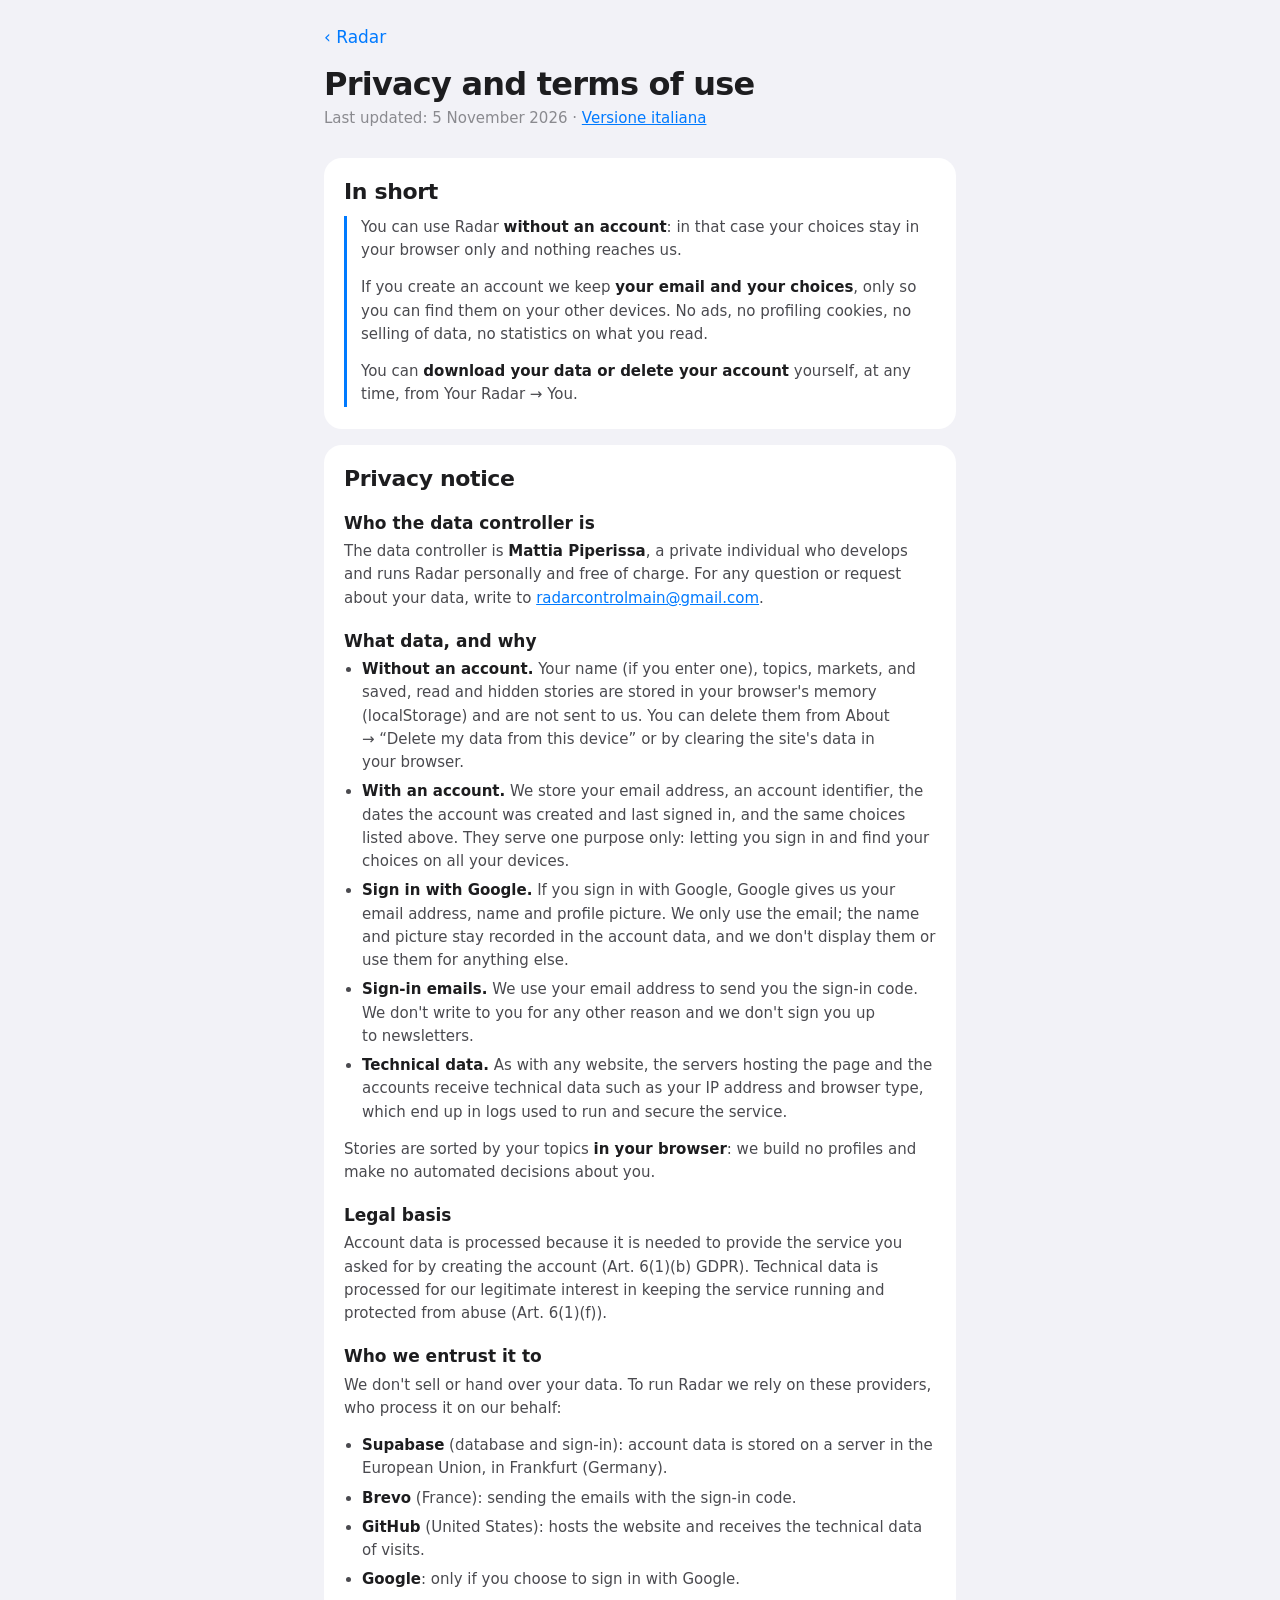
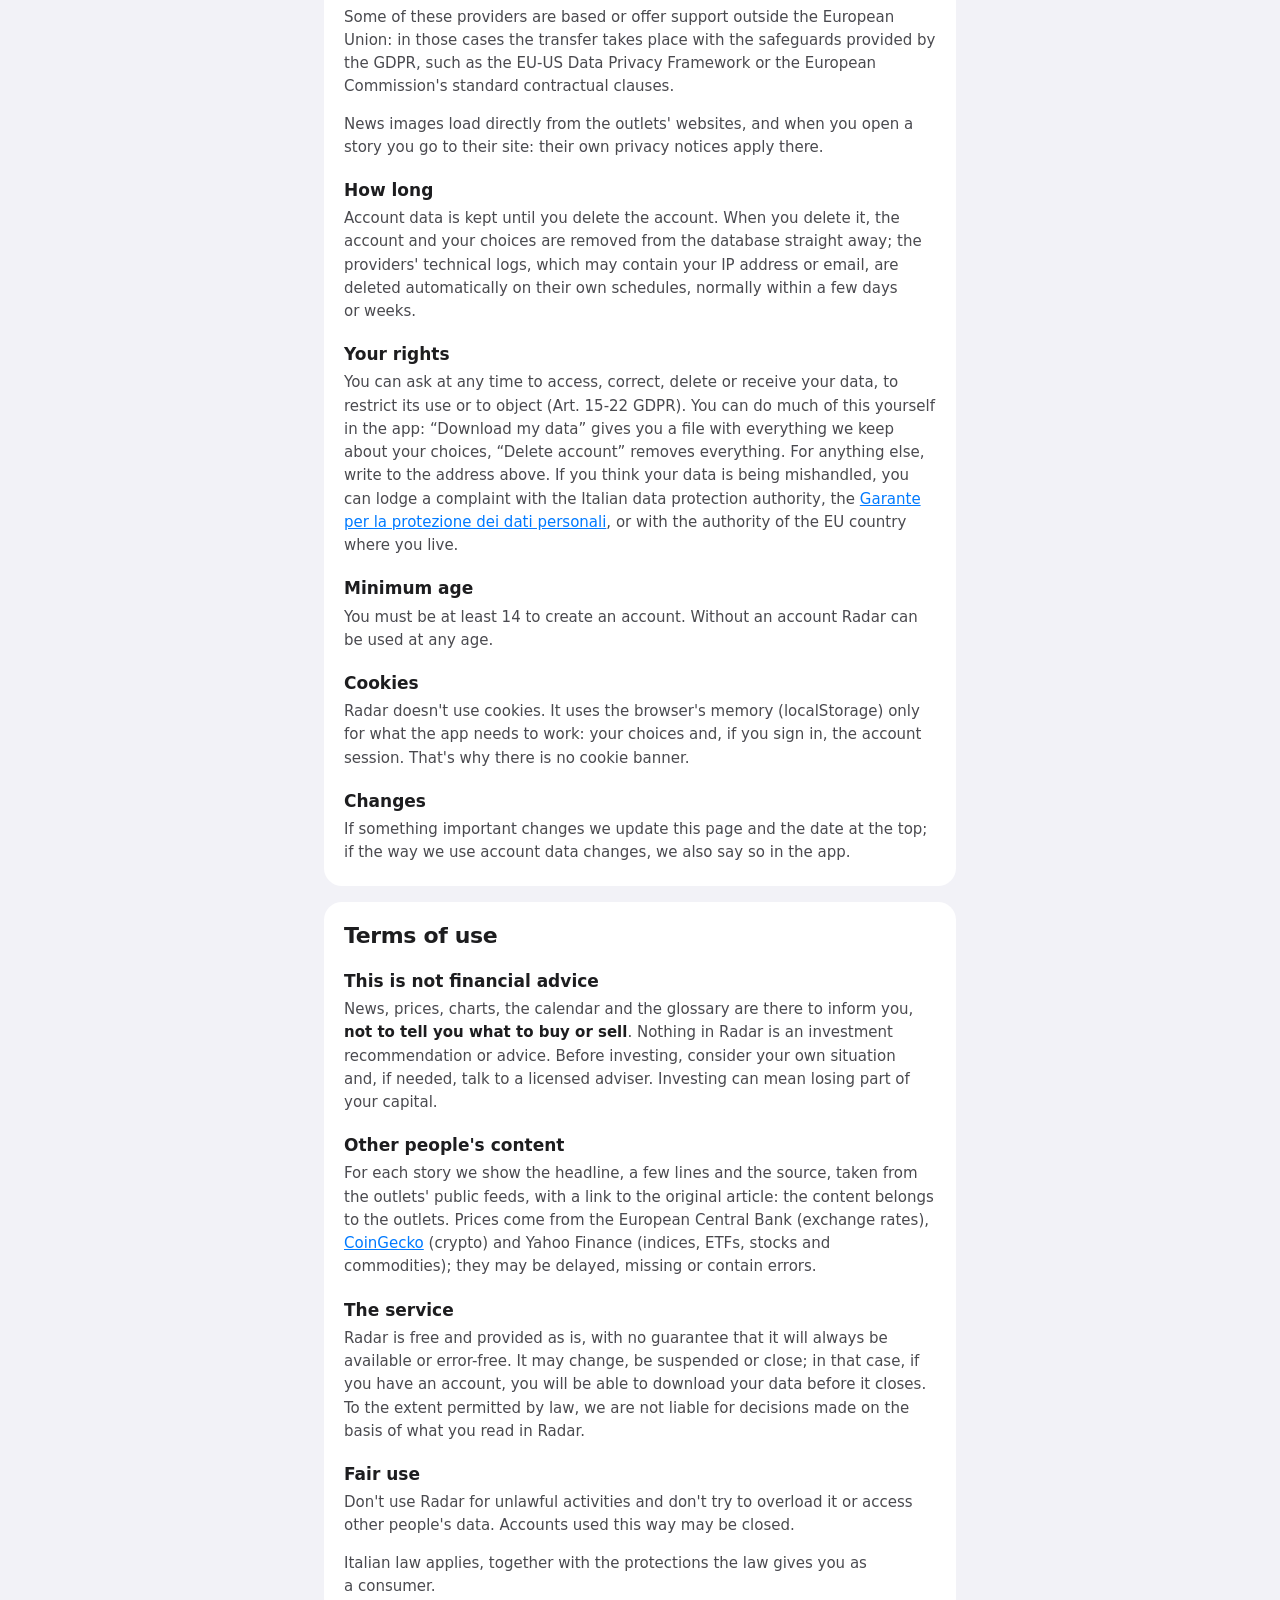
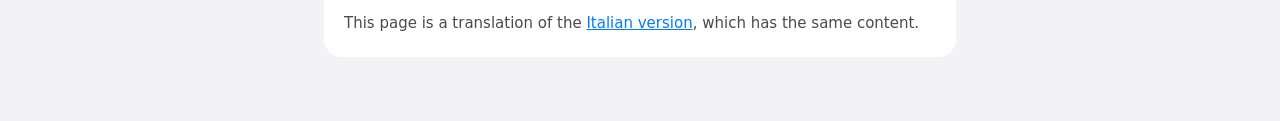
==== sito/privacy-en.html @ 222de19c "Radar: prima pubblicazione" ====
<!DOCTYPE html>
<html lang="en">
<head>
<meta charset="utf-8">
<meta name="viewport" content="width=device-width, initial-scale=1, viewport-fit=cover">
<meta name="theme-color" content="#f2f2f7">
<script>(function(){var a=null;try{a=localStorage.getItem("radar.aspetto")}catch(e){}var s=a==="chiaro"||a==="scuro"?a:(matchMedia("(prefers-color-scheme: dark)").matches?"scuro":"chiaro");document.documentElement.setAttribute("data-aspetto",s);document.querySelector('meta[name="theme-color"]').setAttribute("content",s==="scuro"?"#000000":"#f2f2f7")})();</script>
<meta name="referrer" content="no-referrer">
<meta name="description" content="Radar's privacy notice and terms of use.">
<title>Privacy and terms · Radar</title>
<link rel="icon" href="icona.svg" type="image/svg+xml">
<link rel="alternate" hreflang="it" href="privacy.html">
<style>
  :root {
    color-scheme: light;
    --bg: #f2f2f7; --card: #fff; --testo: #1d1d1f; --testo-2: #4a4a4f; --testo-3: #8a8a8f;
    --sep: rgba(60, 60, 67, 0.16); --accento: #007aff;
    --font: -apple-system, BlinkMacSystemFont, "SF Pro Text", "Segoe UI Variable Text", "Segoe UI", system-ui, sans-serif;
    --font-titoli: -apple-system, BlinkMacSystemFont, "SF Pro Display", "Segoe UI Variable Display", "Segoe UI", system-ui, sans-serif;
  }
  :root[data-aspetto="scuro"] {
    color-scheme: dark; --bg: #000; --card: #1c1c1e; --testo: #f5f5f7; --testo-2: #c7c7cc; --testo-3: #7c7c80; --sep: rgba(84, 84, 88, 0.55); --accento: #0a84ff;
  }
  * { box-sizing: border-box; }
  html { -webkit-text-size-adjust: 100%; text-size-adjust: 100%; }
  body { margin: 0; background: var(--bg); color: var(--testo); font: 400 1rem/1.55 var(--font); -webkit-font-smoothing: antialiased; }
  main { max-width: 42rem; margin: 0 auto; padding: calc(env(safe-area-inset-top) + 1.5rem) max(1.25rem, env(safe-area-inset-right)) calc(env(safe-area-inset-bottom) + 3rem) max(1.25rem, env(safe-area-inset-left)); }
  .torna { display: inline-flex; align-items: center; gap: 0.25rem; color: var(--accento); text-decoration: none; font-size: 1.0625rem; margin-bottom: 1rem; }
  h1 { margin: 0 0 0.25rem; font: 700 2rem/1.15 var(--font-titoli); letter-spacing: -0.024em; text-wrap: balance; }
  .data { margin: 0 0 1.75rem; color: var(--testo-3); font-size: 0.9375rem; }
  section { background: var(--card); border-radius: 1.125rem; padding: 1.25rem 1.25rem 0.5rem; margin-bottom: 1rem; }
  h2 { margin: 0 0 0.625rem; font: 700 1.375rem/1.25 var(--font-titoli); letter-spacing: -0.016em; }
  h3 { margin: 1.25rem 0 0.375rem; font: 600 1.0625rem/1.3 var(--font-titoli); }
  p, li { color: var(--testo-2); font-size: 0.9375rem; text-wrap: pretty; }
  p { margin: 0 0 0.875rem; }
  ul { margin: 0 0 0.875rem; padding-left: 1.125rem; }
  li + li { margin-top: 0.375rem; }
  strong { color: var(--testo); font-weight: 600; }
  a { color: var(--accento); }
  .in-breve { border-left: 3px solid var(--accento); padding-left: 0.875rem; }
</style>
</head>
<body>
<main>
  <a class="torna" href="./">‹ Radar</a>
  <h1>Privacy and terms of use</h1>
  <p class="data">Last updated: 5 November 2026 · <a href="privacy.html" lang="it" hreflang="it">Versione italiana</a></p>

  <section>
    <h2>In short</h2>
    <div class="in-breve">
      <p>You can use Radar <strong>without an account</strong>: in that case your choices stay in your browser only and nothing reaches us.</p>
      <p>If you create an account we keep <strong>your email and your choices</strong>, only so you can find them on your other devices. No ads, no profiling cookies, no selling of data, no statistics on what you read.</p>
      <p>You can <strong>download your data or delete your account</strong> yourself, at any time, from Your Radar → You.</p>
    </div>
  </section>

  <section>
    <h2>Privacy notice</h2>

    <h3>Who the data controller is</h3>
    <p>The data controller is <strong>Mattia Piperissa</strong>, a private individual who develops and runs Radar personally and free of charge. For any question or request about your data, write to <a href="mailto:radarcontrolmain@gmail.com">radarcontrolmain@gmail.com</a>.</p>

    <h3>What data, and why</h3>
    <ul>
      <li><strong>Without an account.</strong> Your name (if you enter one), topics, markets, and saved, read and hidden stories are stored in your browser's memory (localStorage) and are not sent to us. You can delete them from About → “Delete my data from this device” or by clearing the site's data in your browser.</li>
      <li><strong>With an account.</strong> We store your email address, an account identifier, the dates the account was created and last signed in, and the same choices listed above. They serve one purpose only: letting you sign in and find your choices on all your devices.</li>
      <li><strong>Sign in with Google.</strong> If you sign in with Google, Google gives us your email address, name and profile picture. We only use the email; the name and picture stay recorded in the account data, and we don't display them or use them for anything else.</li>
      <li><strong>Sign-in emails.</strong> We use your email address to send you the sign-in code. We don't write to you for any other reason and we don't sign you up to newsletters.</li>
      <li><strong>Technical data.</strong> As with any website, the servers hosting the page and the accounts receive technical data such as your IP address and browser type, which end up in logs used to run and secure the service.</li>
    </ul>
    <p>Stories are sorted by your topics <strong>in your browser</strong>: we build no profiles and make no automated decisions about you.</p>

    <h3>Legal basis</h3>
    <p>Account data is processed because it is needed to provide the service you asked for by creating the account (Art. 6(1)(b) GDPR). Technical data is processed for our legitimate interest in keeping the service running and protected from abuse (Art. 6(1)(f)).</p>

    <h3>Who we entrust it to</h3>
    <p>We don't sell or hand over your data. To run Radar we rely on these providers, who process it on our behalf:</p>
    <ul>
      <li><strong>Supabase</strong> (database and sign-in): account data is stored on a server in the European Union, in Frankfurt (Germany).</li>
      <li><strong>Brevo</strong> (France): sending the emails with the sign-in code.</li>
      <li><strong>GitHub</strong> (United States): hosts the website and receives the technical data of visits.</li>
      <li><strong>Google</strong>: only if you choose to sign in with Google.</li>
    </ul>
    <p>Some of these providers are based or offer support outside the European Union: in those cases the transfer takes place with the safeguards provided by the GDPR, such as the EU-US Data Privacy Framework or the European Commission's standard contractual clauses.</p>
    <p>News images load directly from the outlets' websites, and when you open a story you go to their site: their own privacy notices apply there.</p>

    <h3>How long</h3>
    <p>Account data is kept until you delete the account. When you delete it, the account and your choices are removed from the database straight away; the providers' technical logs, which may contain your IP address or email, are deleted automatically on their own schedules, normally within a few days or weeks.</p>

    <h3>Your rights</h3>
    <p>You can ask at any time to access, correct, delete or receive your data, to restrict its use or to object (Art. 15-22 GDPR). You can do much of this yourself in the app: “Download my data” gives you a file with everything we keep about your choices, “Delete account” removes everything. For anything else, write to the address above. If you think your data is being mishandled, you can lodge a complaint with the Italian data protection authority, the <a href="https://www.garanteprivacy.it/home_en" target="_blank" rel="noopener">Garante per la protezione dei dati personali</a>, or with the authority of the EU country where you live.</p>

    <h3>Minimum age</h3>
    <p>You must be at least 14 to create an account. Without an account Radar can be used at any age.</p>

    <h3>Cookies</h3>
    <p>Radar doesn't use cookies. It uses the browser's memory (localStorage) only for what the app needs to work: your choices and, if you sign in, the account session. That's why there is no cookie banner.</p>

    <h3>Changes</h3>
    <p>If something important changes we update this page and the date at the top; if the way we use account data changes, we also say so in the app.</p>
  </section>

  <section>
    <h2>Terms of use</h2>
    <h3>This is not financial advice</h3>
    <p>News, prices, charts, the calendar and the glossary are there to inform you, <strong>not to tell you what to buy or sell</strong>. Nothing in Radar is an investment recommendation or advice. Before investing, consider your own situation and, if needed, talk to a licensed adviser. Investing can mean losing part of your capital.</p>
    <h3>Other people's content</h3>
    <p>For each story we show the headline, a few lines and the source, taken from the outlets' public feeds, with a link to the original article: the content belongs to the outlets. Prices come from the European Central Bank (exchange rates), <a href="https://www.coingecko.com" target="_blank" rel="noopener">CoinGecko</a> (crypto) and Yahoo Finance (indices, ETFs, stocks and commodities); they may be delayed, missing or contain errors.</p>
    <h3>The service</h3>
    <p>Radar is free and provided as is, with no guarantee that it will always be available or error-free. It may change, be suspended or close; in that case, if you have an account, you will be able to download your data before it closes. To the extent permitted by law, we are not liable for decisions made on the basis of what you read in Radar.</p>
    <h3>Fair use</h3>
    <p>Don't use Radar for unlawful activities and don't try to overload it or access other people's data. Accounts used this way may be closed.</p>
    <p>Italian law applies, together with the protections the law gives you as a consumer.</p>
    <p>This page is a translation of the <a href="privacy.html" lang="it" hreflang="it">Italian version</a>, which has the same content.</p>
  </section>
</main>
</body>
</html>
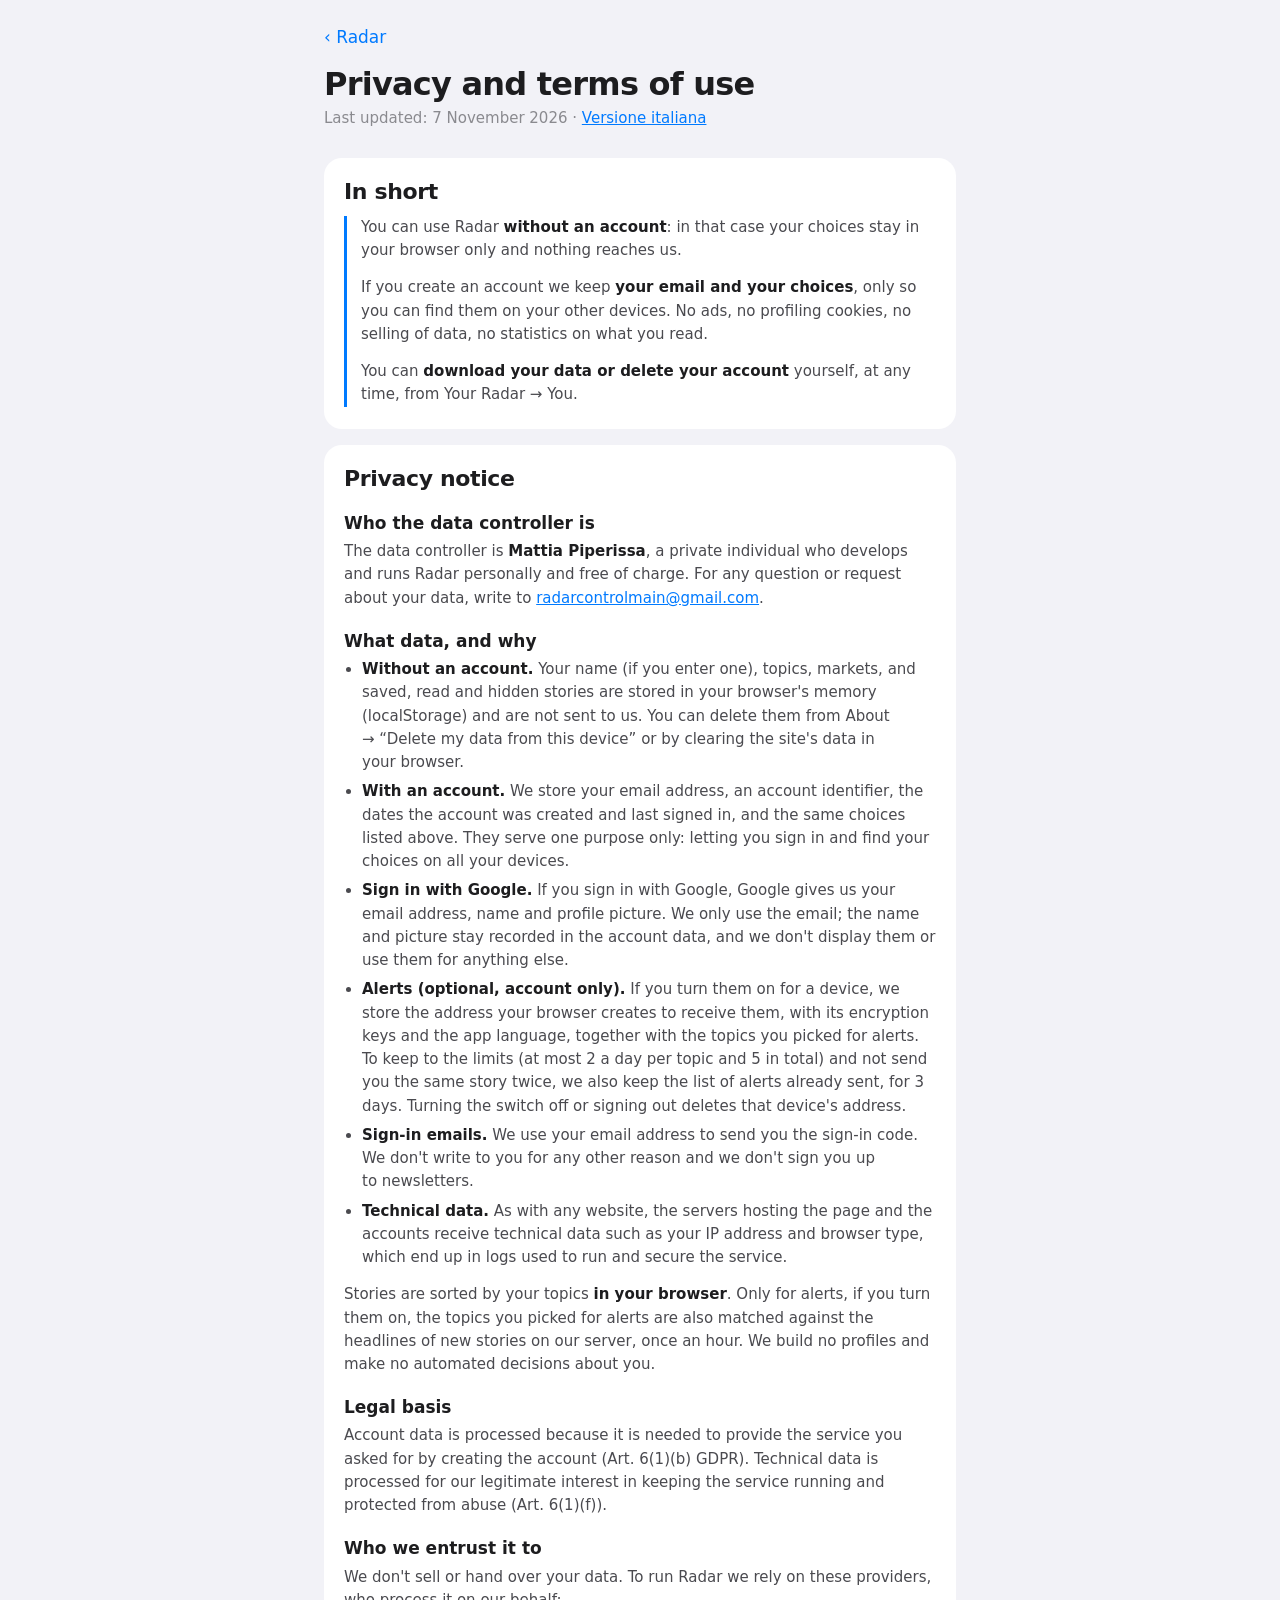
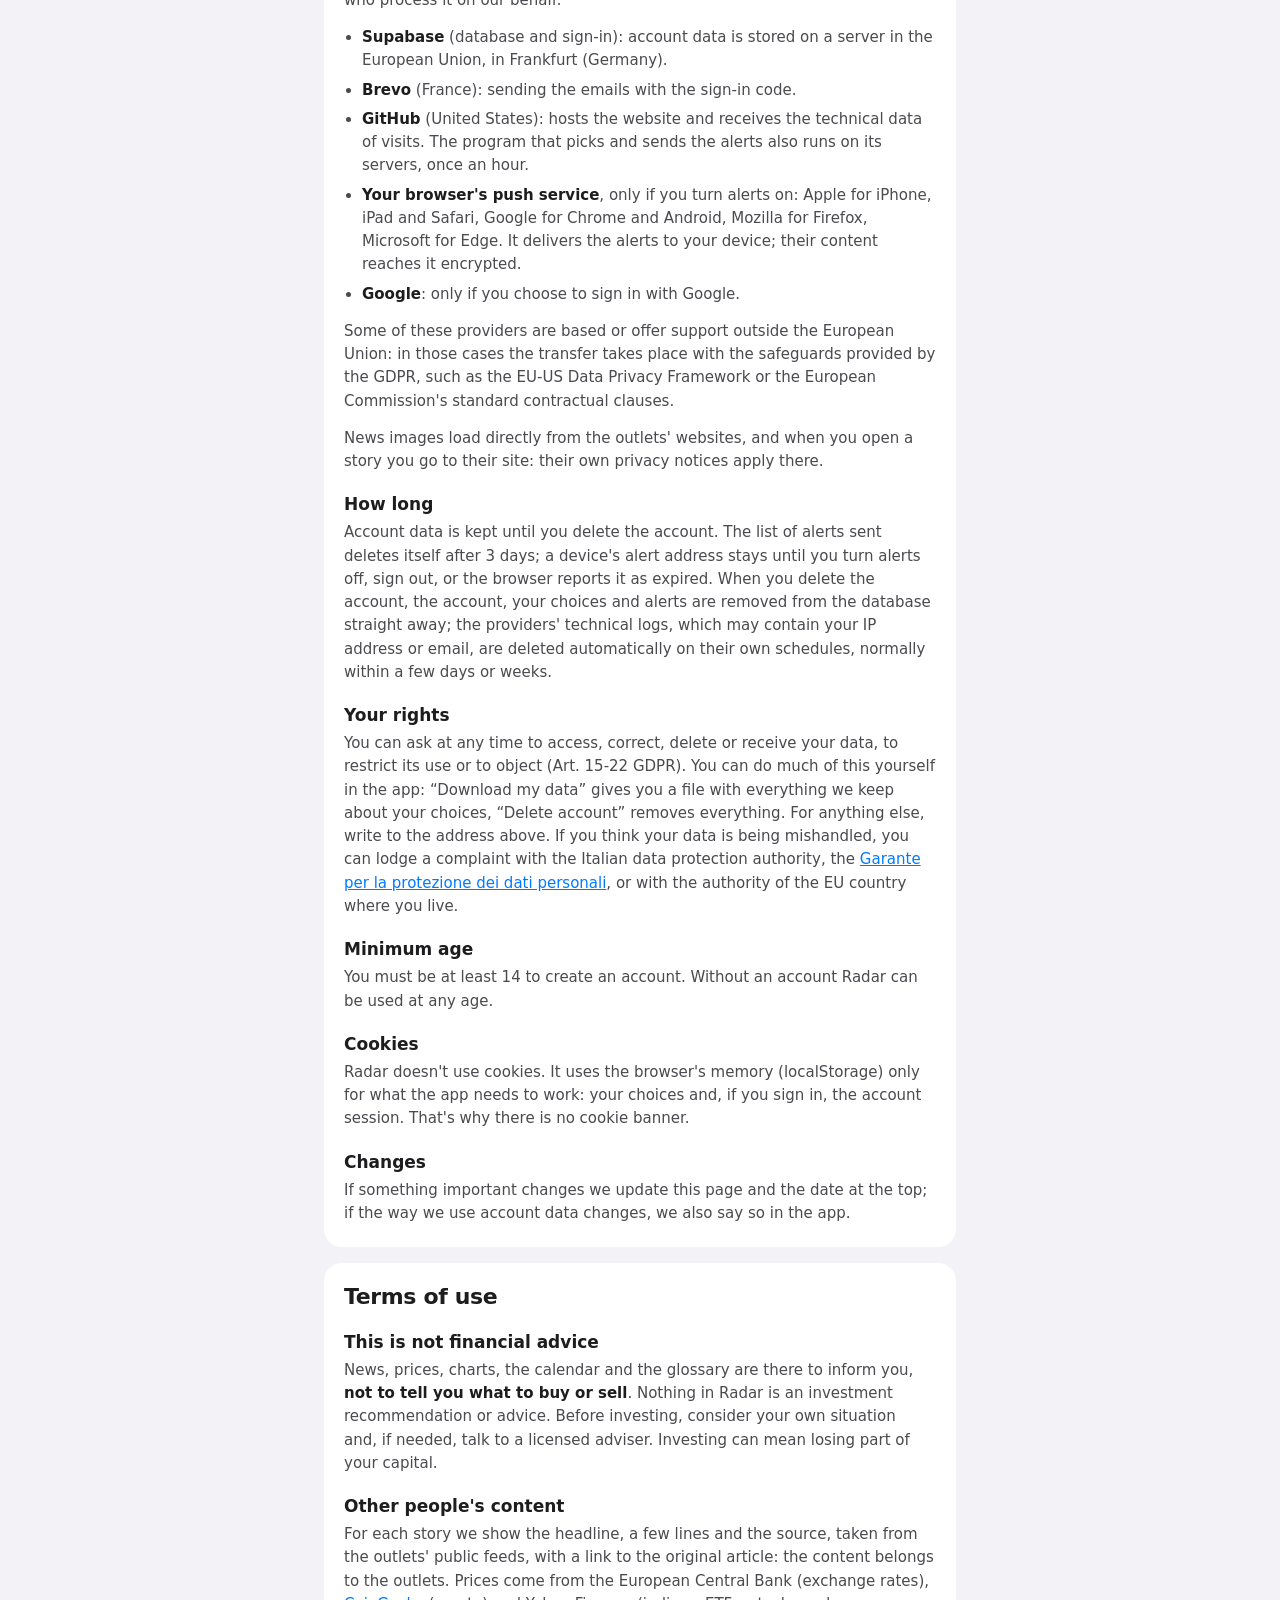
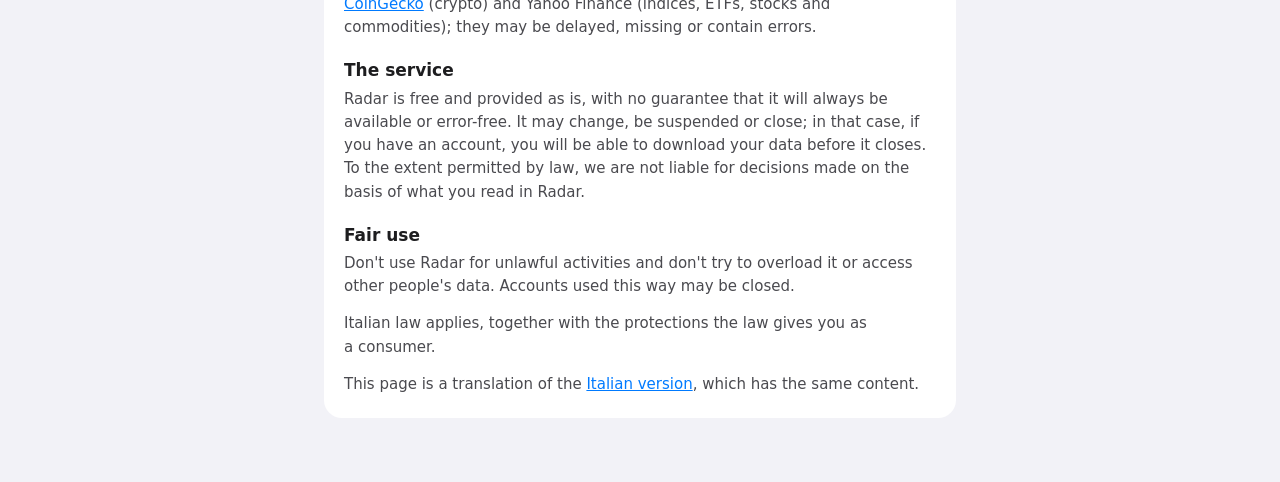
==== commit a8826394: "Notifiche: un tema per sezione, solo con l'account, al massimo 2 al giorno per tema e 5 in tutto" ====
--- a/sito/privacy-en.html
+++ b/sito/privacy-en.html
@@ -44,7 +44,7 @@
 <main>
   <a class="torna" href="./">‹ Radar</a>
   <h1>Privacy and terms of use</h1>
-  <p class="data">Last updated: 5 November 2026 · <a href="privacy.html" lang="it" hreflang="it">Versione italiana</a></p>
+  <p class="data">Last updated: 7 November 2026 · <a href="privacy.html" lang="it" hreflang="it">Versione italiana</a></p>
 
   <section>
     <h2>In short</h2>
@@ -66,10 +66,11 @@
       <li><strong>Without an account.</strong> Your name (if you enter one), topics, markets, and saved, read and hidden stories are stored in your browser's memory (localStorage) and are not sent to us. You can delete them from About → “Delete my data from this device” or by clearing the site's data in your browser.</li>
       <li><strong>With an account.</strong> We store your email address, an account identifier, the dates the account was created and last signed in, and the same choices listed above. They serve one purpose only: letting you sign in and find your choices on all your devices.</li>
       <li><strong>Sign in with Google.</strong> If you sign in with Google, Google gives us your email address, name and profile picture. We only use the email; the name and picture stay recorded in the account data, and we don't display them or use them for anything else.</li>
+      <li><strong>Alerts (optional, account only).</strong> If you turn them on for a device, we store the address your browser creates to receive them, with its encryption keys and the app language, together with the topics you picked for alerts. To keep to the limits (at most 2 a day per topic and 5 in total) and not send you the same story twice, we also keep the list of alerts already sent, for 3 days. Turning the switch off or signing out deletes that device's address.</li>
       <li><strong>Sign-in emails.</strong> We use your email address to send you the sign-in code. We don't write to you for any other reason and we don't sign you up to newsletters.</li>
       <li><strong>Technical data.</strong> As with any website, the servers hosting the page and the accounts receive technical data such as your IP address and browser type, which end up in logs used to run and secure the service.</li>
     </ul>
-    <p>Stories are sorted by your topics <strong>in your browser</strong>: we build no profiles and make no automated decisions about you.</p>
+    <p>Stories are sorted by your topics <strong>in your browser</strong>. Only for alerts, if you turn them on, the topics you picked for alerts are also matched against the headlines of new stories on our server, once an hour. We build no profiles and make no automated decisions about you.</p>
 
     <h3>Legal basis</h3>
     <p>Account data is processed because it is needed to provide the service you asked for by creating the account (Art. 6(1)(b) GDPR). Technical data is processed for our legitimate interest in keeping the service running and protected from abuse (Art. 6(1)(f)).</p>
@@ -79,14 +80,15 @@
     <ul>
       <li><strong>Supabase</strong> (database and sign-in): account data is stored on a server in the European Union, in Frankfurt (Germany).</li>
       <li><strong>Brevo</strong> (France): sending the emails with the sign-in code.</li>
-      <li><strong>GitHub</strong> (United States): hosts the website and receives the technical data of visits.</li>
+      <li><strong>GitHub</strong> (United States): hosts the website and receives the technical data of visits. The program that picks and sends the alerts also runs on its servers, once an hour.</li>
+      <li><strong>Your browser's push service</strong>, only if you turn alerts on: Apple for iPhone, iPad and Safari, Google for Chrome and Android, Mozilla for Firefox, Microsoft for Edge. It delivers the alerts to your device; their content reaches it encrypted.</li>
       <li><strong>Google</strong>: only if you choose to sign in with Google.</li>
     </ul>
     <p>Some of these providers are based or offer support outside the European Union: in those cases the transfer takes place with the safeguards provided by the GDPR, such as the EU-US Data Privacy Framework or the European Commission's standard contractual clauses.</p>
     <p>News images load directly from the outlets' websites, and when you open a story you go to their site: their own privacy notices apply there.</p>
 
     <h3>How long</h3>
-    <p>Account data is kept until you delete the account. When you delete it, the account and your choices are removed from the database straight away; the providers' technical logs, which may contain your IP address or email, are deleted automatically on their own schedules, normally within a few days or weeks.</p>
+    <p>Account data is kept until you delete the account. The list of alerts sent deletes itself after 3 days; a device's alert address stays until you turn alerts off, sign out, or the browser reports it as expired. When you delete the account, the account, your choices and alerts are removed from the database straight away; the providers' technical logs, which may contain your IP address or email, are deleted automatically on their own schedules, normally within a few days or weeks.</p>
 
     <h3>Your rights</h3>
     <p>You can ask at any time to access, correct, delete or receive your data, to restrict its use or to object (Art. 15-22 GDPR). You can do much of this yourself in the app: “Download my data” gives you a file with everything we keep about your choices, “Delete account” removes everything. For anything else, write to the address above. If you think your data is being mishandled, you can lodge a complaint with the Italian data protection authority, the <a href="https://www.garanteprivacy.it/home_en" target="_blank" rel="noopener">Garante per la protezione dei dati personali</a>, or with the authority of the EU country where you live.</p>
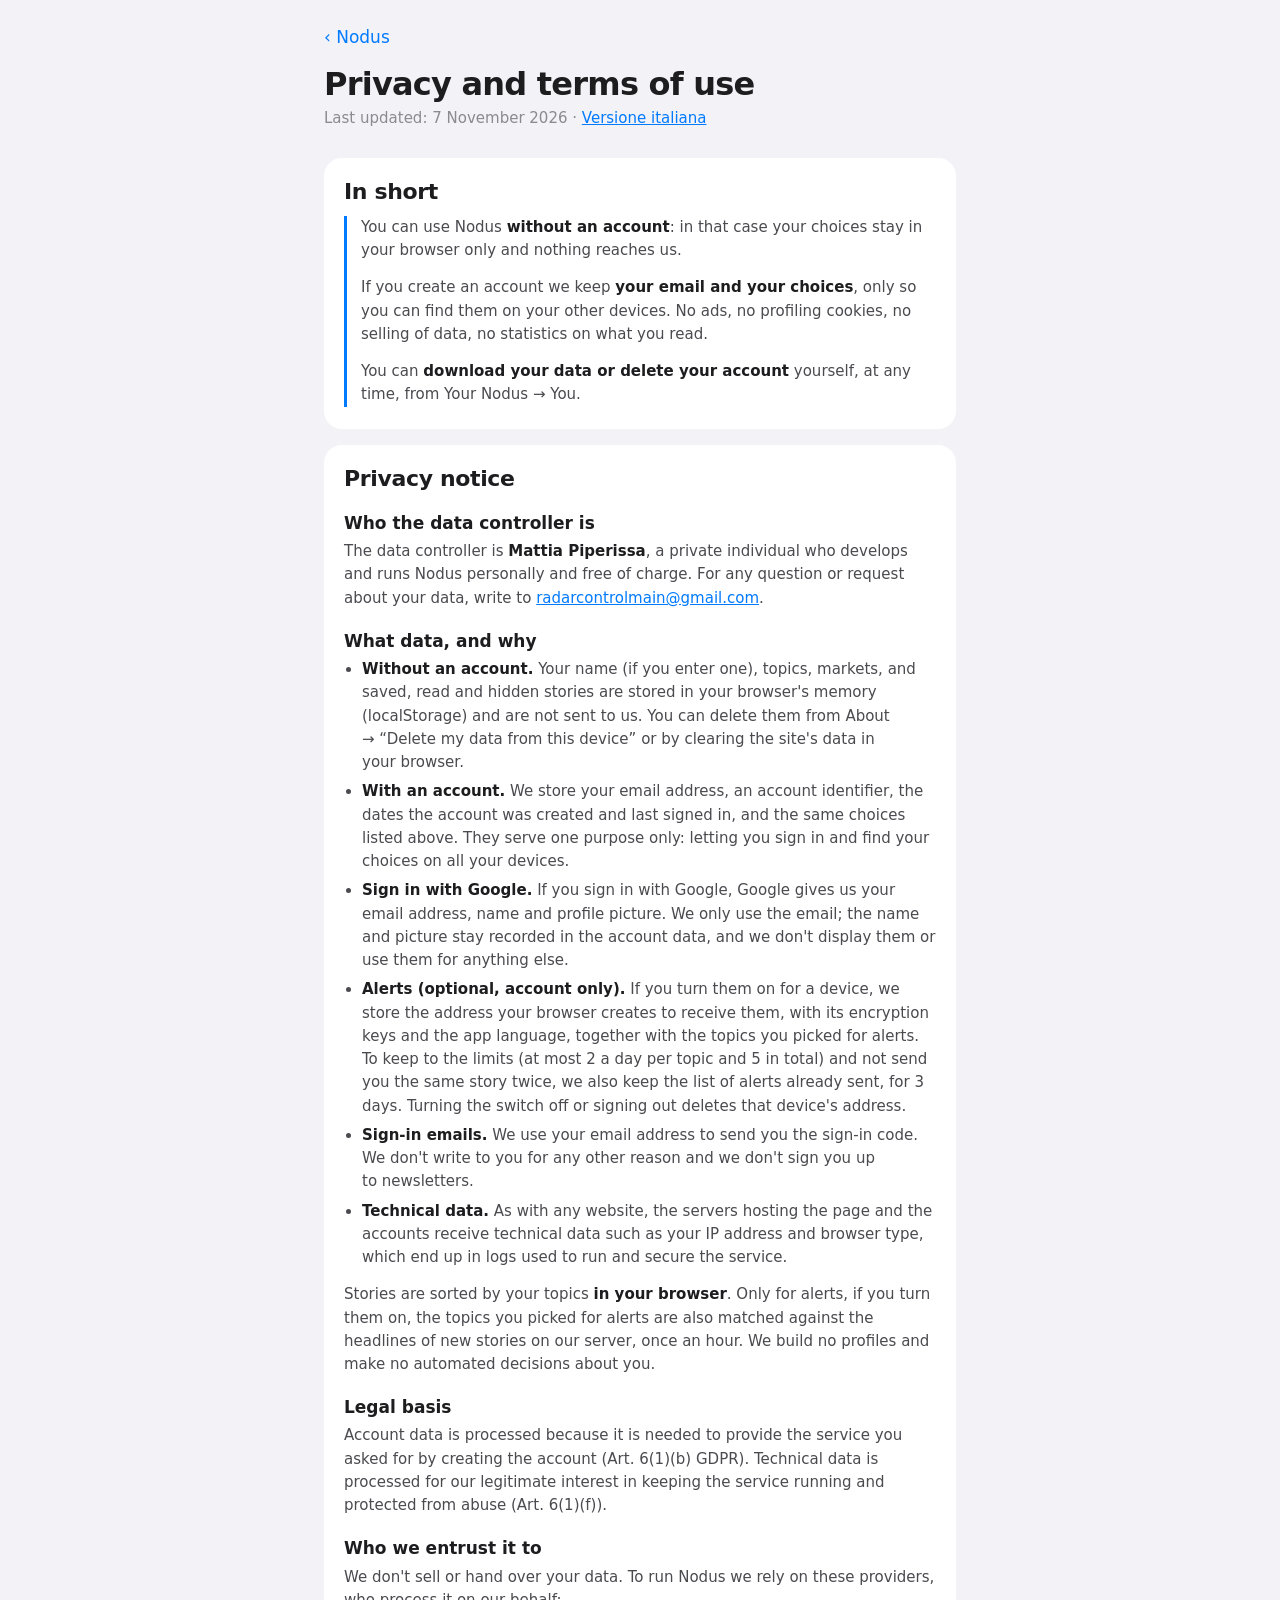
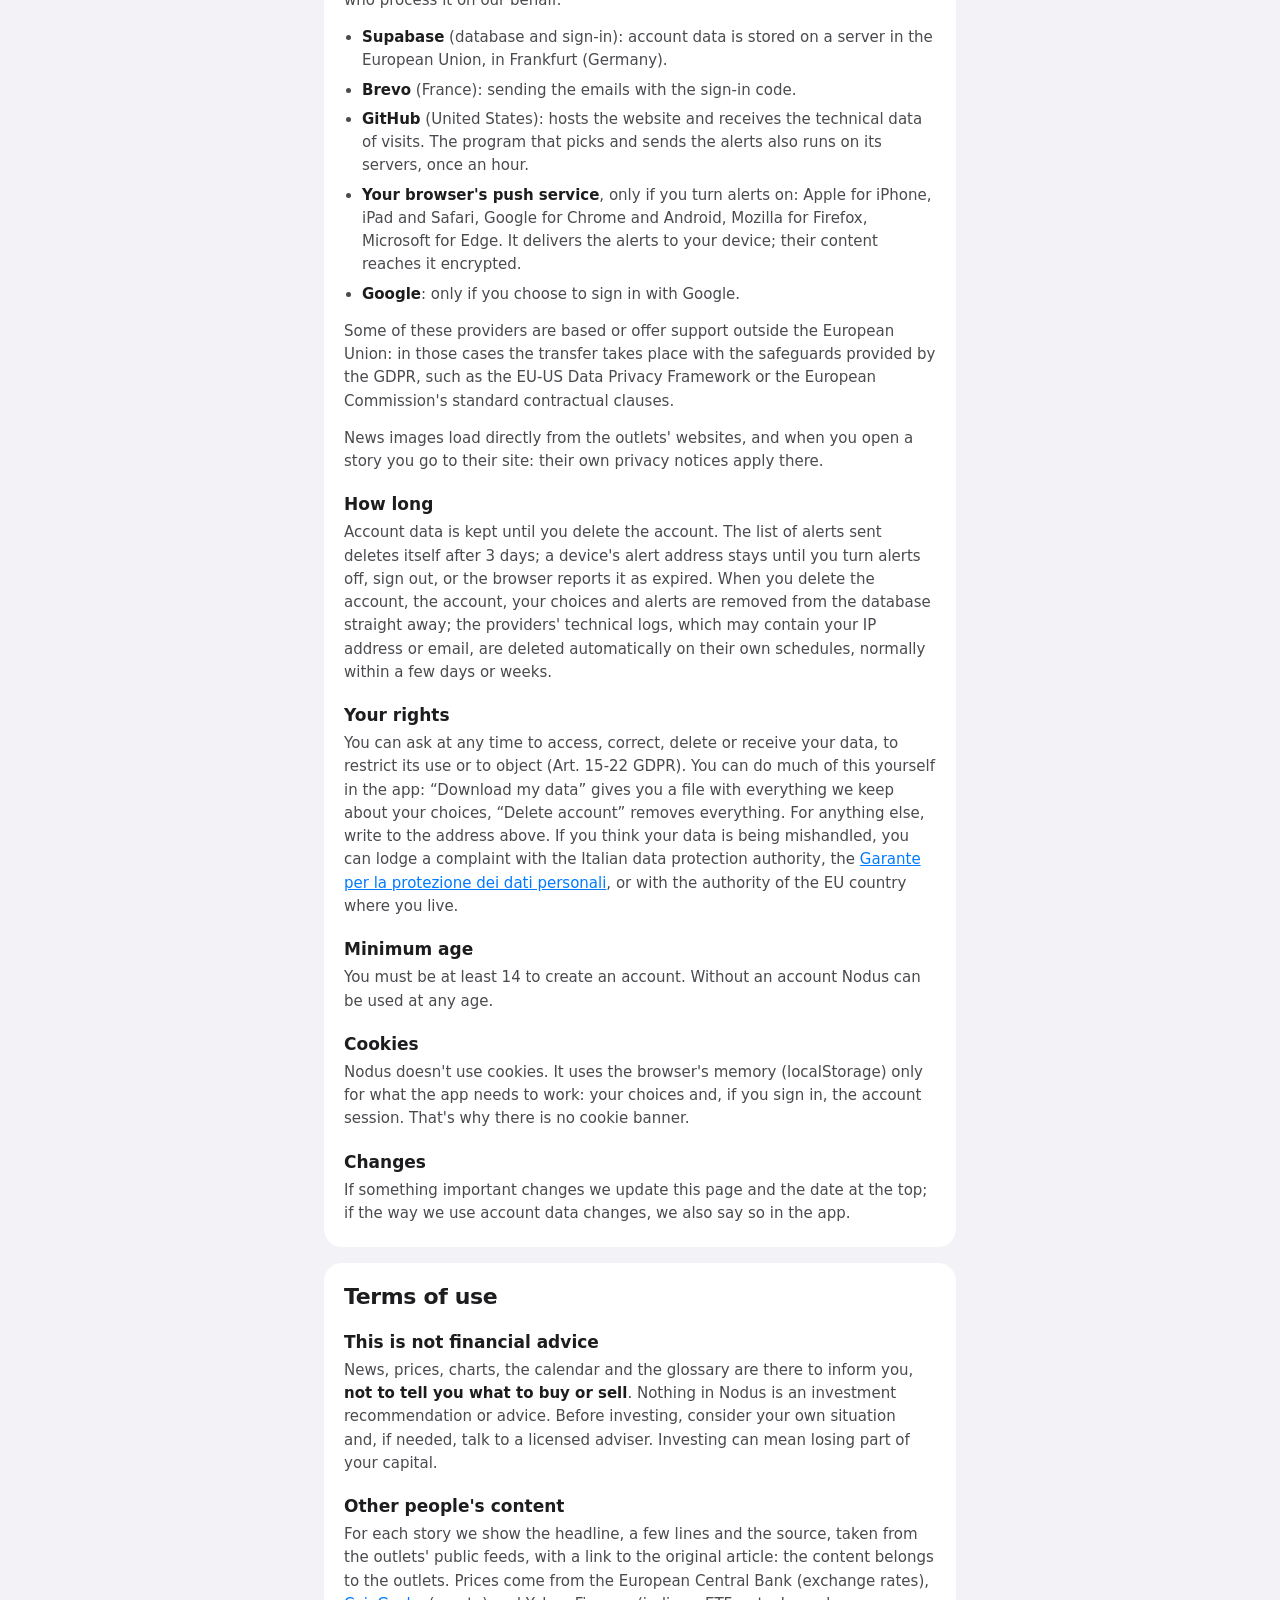
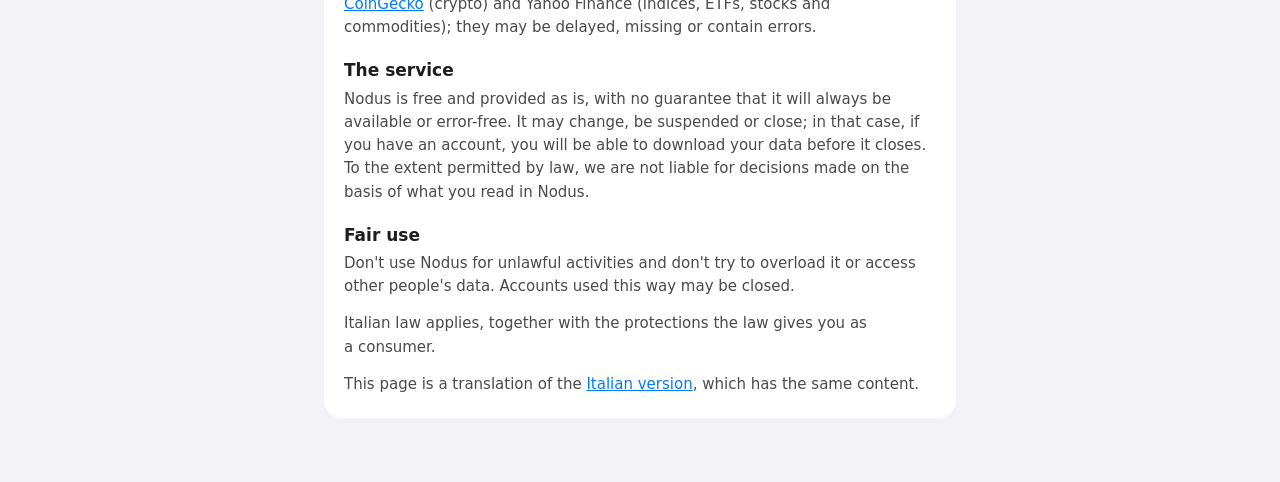
==== commit d462c8ee: "Radar diventa Nodus: nome, logo a nodo a tre colori, icone e storie I testi dell'app, privacy, widge" ====
--- a/sito/privacy-en.html
+++ b/sito/privacy-en.html
@@ -6,8 +6,8 @@
 <meta name="theme-color" content="#f2f2f7">
 <script>(function(){var a=null;try{a=localStorage.getItem("radar.aspetto")}catch(e){}var s=a==="chiaro"||a==="scuro"?a:(matchMedia("(prefers-color-scheme: dark)").matches?"scuro":"chiaro");document.documentElement.setAttribute("data-aspetto",s);document.querySelector('meta[name="theme-color"]').setAttribute("content",s==="scuro"?"#000000":"#f2f2f7")})();</script>
 <meta name="referrer" content="no-referrer">
-<meta name="description" content="Radar's privacy notice and terms of use.">
-<title>Privacy and terms · Radar</title>
+<meta name="description" content="Nodus's privacy notice and terms of use.">
+<title>Privacy and terms · Nodus</title>
 <link rel="icon" href="icona.svg" type="image/svg+xml">
 <link rel="alternate" hreflang="it" href="privacy.html">
 <style>
@@ -42,16 +42,16 @@
 </head>
 <body>
 <main>
-  <a class="torna" href="./">‹ Radar</a>
+  <a class="torna" href="./">‹ Nodus</a>
   <h1>Privacy and terms of use</h1>
   <p class="data">Last updated: 7 November 2026 · <a href="privacy.html" lang="it" hreflang="it">Versione italiana</a></p>
 
   <section>
     <h2>In short</h2>
     <div class="in-breve">
-      <p>You can use Radar <strong>without an account</strong>: in that case your choices stay in your browser only and nothing reaches us.</p>
+      <p>You can use Nodus <strong>without an account</strong>: in that case your choices stay in your browser only and nothing reaches us.</p>
       <p>If you create an account we keep <strong>your email and your choices</strong>, only so you can find them on your other devices. No ads, no profiling cookies, no selling of data, no statistics on what you read.</p>
-      <p>You can <strong>download your data or delete your account</strong> yourself, at any time, from Your Radar → You.</p>
+      <p>You can <strong>download your data or delete your account</strong> yourself, at any time, from Your Nodus → You.</p>
     </div>
   </section>
 
@@ -59,7 +59,7 @@
     <h2>Privacy notice</h2>
 
     <h3>Who the data controller is</h3>
-    <p>The data controller is <strong>Mattia Piperissa</strong>, a private individual who develops and runs Radar personally and free of charge. For any question or request about your data, write to <a href="mailto:radarcontrolmain@gmail.com">radarcontrolmain@gmail.com</a>.</p>
+    <p>The data controller is <strong>Mattia Piperissa</strong>, a private individual who develops and runs Nodus personally and free of charge. For any question or request about your data, write to <a href="mailto:radarcontrolmain@gmail.com">radarcontrolmain@gmail.com</a>.</p>
 
     <h3>What data, and why</h3>
     <ul>
@@ -76,7 +76,7 @@
     <p>Account data is processed because it is needed to provide the service you asked for by creating the account (Art. 6(1)(b) GDPR). Technical data is processed for our legitimate interest in keeping the service running and protected from abuse (Art. 6(1)(f)).</p>
 
     <h3>Who we entrust it to</h3>
-    <p>We don't sell or hand over your data. To run Radar we rely on these providers, who process it on our behalf:</p>
+    <p>We don't sell or hand over your data. To run Nodus we rely on these providers, who process it on our behalf:</p>
     <ul>
       <li><strong>Supabase</strong> (database and sign-in): account data is stored on a server in the European Union, in Frankfurt (Germany).</li>
       <li><strong>Brevo</strong> (France): sending the emails with the sign-in code.</li>
@@ -94,10 +94,10 @@
     <p>You can ask at any time to access, correct, delete or receive your data, to restrict its use or to object (Art. 15-22 GDPR). You can do much of this yourself in the app: “Download my data” gives you a file with everything we keep about your choices, “Delete account” removes everything. For anything else, write to the address above. If you think your data is being mishandled, you can lodge a complaint with the Italian data protection authority, the <a href="https://www.garanteprivacy.it/home_en" target="_blank" rel="noopener">Garante per la protezione dei dati personali</a>, or with the authority of the EU country where you live.</p>
 
     <h3>Minimum age</h3>
-    <p>You must be at least 14 to create an account. Without an account Radar can be used at any age.</p>
+    <p>You must be at least 14 to create an account. Without an account Nodus can be used at any age.</p>
 
     <h3>Cookies</h3>
-    <p>Radar doesn't use cookies. It uses the browser's memory (localStorage) only for what the app needs to work: your choices and, if you sign in, the account session. That's why there is no cookie banner.</p>
+    <p>Nodus doesn't use cookies. It uses the browser's memory (localStorage) only for what the app needs to work: your choices and, if you sign in, the account session. That's why there is no cookie banner.</p>
 
     <h3>Changes</h3>
     <p>If something important changes we update this page and the date at the top; if the way we use account data changes, we also say so in the app.</p>
@@ -106,13 +106,13 @@
   <section>
     <h2>Terms of use</h2>
     <h3>This is not financial advice</h3>
-    <p>News, prices, charts, the calendar and the glossary are there to inform you, <strong>not to tell you what to buy or sell</strong>. Nothing in Radar is an investment recommendation or advice. Before investing, consider your own situation and, if needed, talk to a licensed adviser. Investing can mean losing part of your capital.</p>
+    <p>News, prices, charts, the calendar and the glossary are there to inform you, <strong>not to tell you what to buy or sell</strong>. Nothing in Nodus is an investment recommendation or advice. Before investing, consider your own situation and, if needed, talk to a licensed adviser. Investing can mean losing part of your capital.</p>
     <h3>Other people's content</h3>
     <p>For each story we show the headline, a few lines and the source, taken from the outlets' public feeds, with a link to the original article: the content belongs to the outlets. Prices come from the European Central Bank (exchange rates), <a href="https://www.coingecko.com" target="_blank" rel="noopener">CoinGecko</a> (crypto) and Yahoo Finance (indices, ETFs, stocks and commodities); they may be delayed, missing or contain errors.</p>
     <h3>The service</h3>
-    <p>Radar is free and provided as is, with no guarantee that it will always be available or error-free. It may change, be suspended or close; in that case, if you have an account, you will be able to download your data before it closes. To the extent permitted by law, we are not liable for decisions made on the basis of what you read in Radar.</p>
+    <p>Nodus is free and provided as is, with no guarantee that it will always be available or error-free. It may change, be suspended or close; in that case, if you have an account, you will be able to download your data before it closes. To the extent permitted by law, we are not liable for decisions made on the basis of what you read in Nodus.</p>
     <h3>Fair use</h3>
-    <p>Don't use Radar for unlawful activities and don't try to overload it or access other people's data. Accounts used this way may be closed.</p>
+    <p>Don't use Nodus for unlawful activities and don't try to overload it or access other people's data. Accounts used this way may be closed.</p>
     <p>Italian law applies, together with the protections the law gives you as a consumer.</p>
     <p>This page is a translation of the <a href="privacy.html" lang="it" hreflang="it">Italian version</a>, which has the same content.</p>
   </section>
